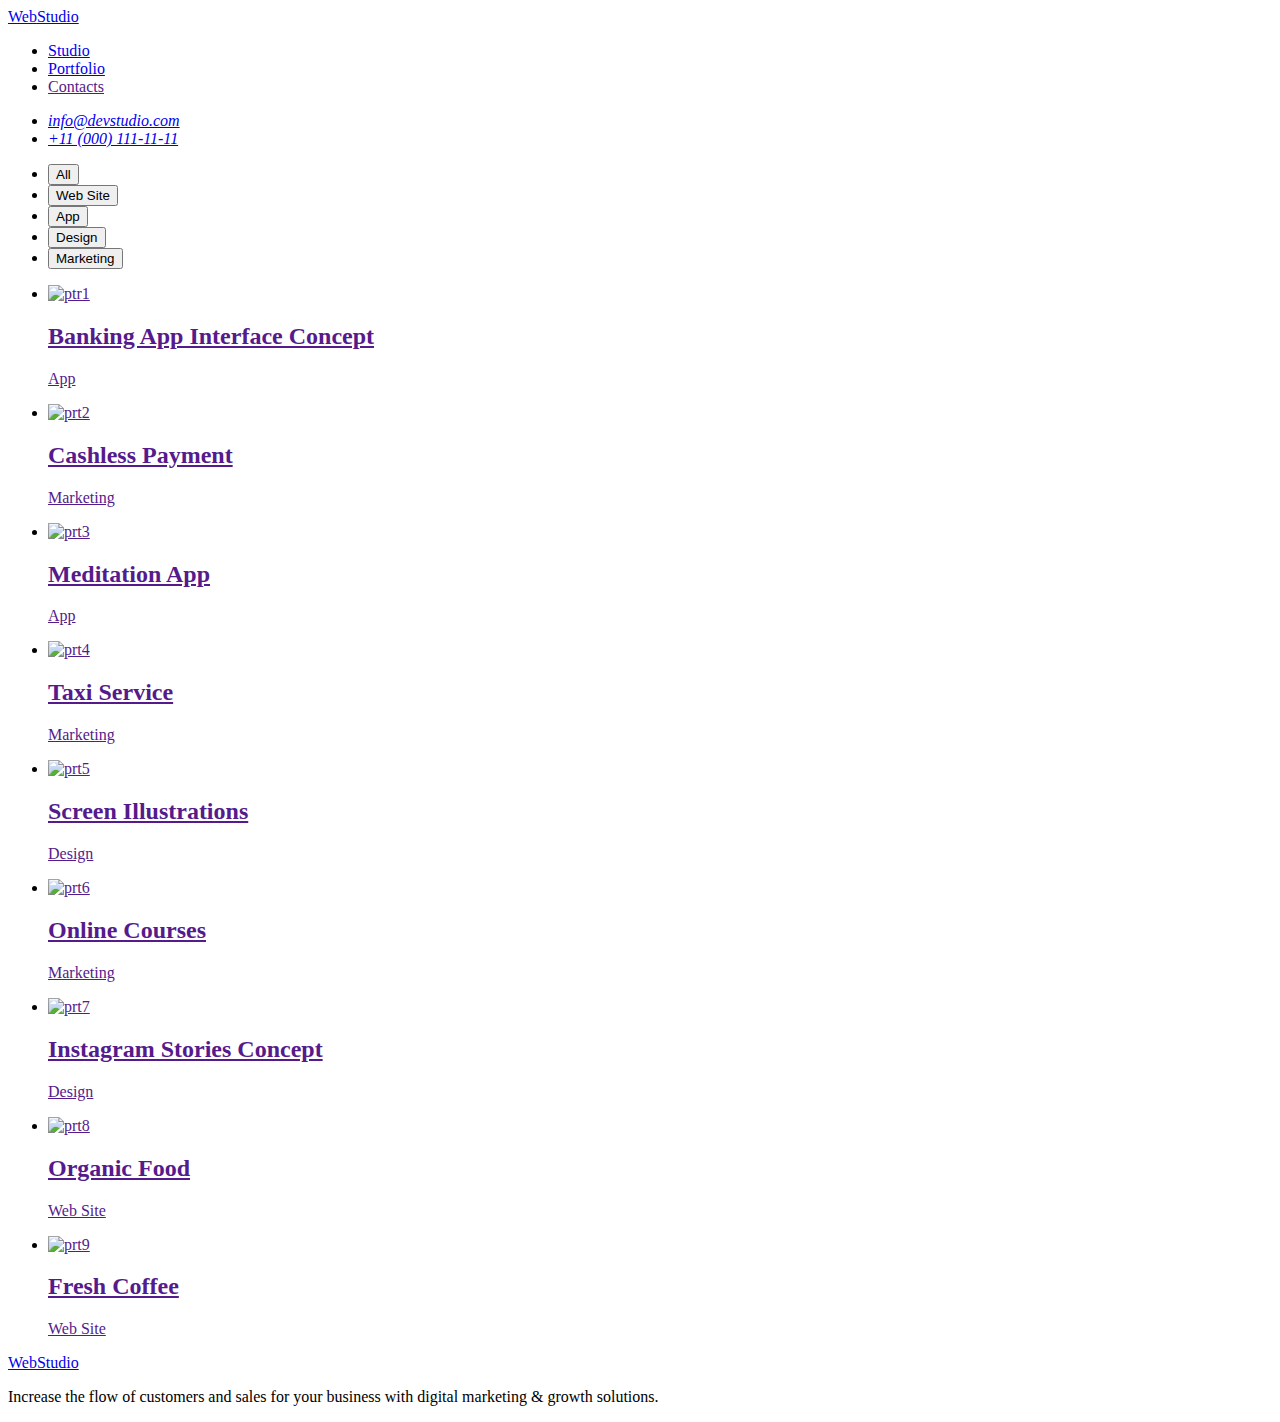
==== portfolio.html @ dc658bf9 "Add files via upload" ====
<!DOCTYPE html>
<html lang="en">
  <head>
    <meta charset="UTF-8" />
    <meta http-equiv="X-UA-Compatible" content="IE=edge" />
    <meta name="viewport" content="width=device-width, initial-scale=1.0" />
    <title>WebStudio</title>
    <link rel="preconnect" href="https://fonts.googleapis.com" />
    <link rel="preconnect" href="https://fonts.gstatic.com" crossorigin />
    <link
      href="https://fonts.googleapis.com/css2?family=Raleway:wght@800&family=Roboto:wght@400;500;700;900&display=swap"
      rel="stylesheet"
    />
    <link rel="stylesheet" href="./css/styles.css" />
  </head>
  <body class="body">
    <header class="header">
      <nav class="header-navigation">
        <a class="header-link-logo link" href="./index.html">
          Web<span class="header-link-logo-second">Studio</span>
        </a>
        <ul class="header-list list">
          <li class="header-item">
            <a class="header-link link" href="./index.html">Studio</a>
          </li>
          <li class="header-item">
            <a class="header-link link" href="./portfolio.html">Portfolio</a>
          </li>
          <li class="header-item">
            <a class="header-link link" href="">Contacts</a>
          </li>
        </ul>
      </nav>
      <address class="header-address">
        <ul class="header-address-list list">
          <li class="header-address-item">
            <a class="header-address-link link" href="mailto:info@devstudio.com"
              >info@devstudio.com</a
            >
          </li>
          <li class="header-item">
            <a class="header-address-link link" href="tel:+110001111111"
              >+11 (000) 111-11-11</a
            >
          </li>
        </ul>
      </address>
    </header>
    <main>
      <section class="main-navigation"> 
        <h1 hidden>description</h1>
        <ul class="main-navigation-list list">
          <li>
            <button class="main-navigation-btn" type="button">All</button>
          </li>
          <li>
            <button class="main-navigation-btn" type="button">Web Site</button>
          </li>
          <li>
            <button class="main-navigation-btn" type="button">App</button>
          </li>
          <li>
            <button class="main-navigation-btn" type="button">Design</button>
          </li>
          <li>
            <button class="main-navigation-btn" type="button">Marketing</button>
          </li>
        </ul>
        <ul class="main-navigation-list list">
          <li class="main-navigation-item">
            <a class="main-navigation-link link" href="">
              <img src="./images/prt1.jpg" alt="ptr1" />
              <h2 class="main-navigation-title">
                Banking App Interface Concept
              </h2>
              <p class="main-navigation-text">App</p>
            </a>
          </li>
          <li class="main-navigation-item">
            <a class="main-navigation-link link" href="">
              <img src="./images/prt2.jpg" alt="prt2" />
              <h2 class="main-navigation-title">Cashless Payment</h2>
              <p class="main-navigation-text">Marketing</p>
            </a>
          </li>
          <li class="main-navigation-item">
            <a class="main-navigation-link link" href="">
              <img src="./images/prt3.jpg" alt="prt3" />
              <h2 class="main-navigation-title">Meditation App</h2>
              <p class="main-navigation-text">App</p>
            </a>
          </li>

          <li class="main-navigation-item">
            <a class="main-navigation-link link" href="">
              <img src="./images/prt4.jpg" alt="prt4" />
              <h2 class="main-navigation-title">Taxi Service</h2>
              <p class="main-navigation-text">Marketing</p>
            </a>
          </li>
          <li class="main-navigation-item">
            <a class="main-navigation-link link" href="">
              <img src="./images/prt5.jpg" alt="prt5" />
              <h2 class="main-navigation-title">Screen Illustrations</h2>
              <p class="main-navigation-text">Design</p>
            </a>
          </li>
          <li class="main-navigation-item">
            <a class="main-navigation-link link" href="">
              <img src="./images/prt6.jpg" alt="prt6" />
              <h2 class="main-navigation-title">Online Courses</h2>
              <p class="main-navigation-text">Marketing</p>
            </a>
          </li>

          <li class="main-navigation-item">
            <a class="main-navigation-link link" href="">
              <img src="./images/prt7.jpg" alt="prt7" />
              <h2 class="main-navigation-title">Instagram Stories Concept</h2>
              <p class="main-navigation-text">Design</p>
            </a>
          </li>
          <li class="main-navigation-item">
            <a class="main-navigation-link link" href="">
              <img src="./images/prt8.jpg" alt="prt8" />
              <h2 class="main-navigation-title">Organic Food</h2>
              <p class="main-navigation-text">Web Site</p>
            </a>
          </li>
          <li class="main-navigation-item">
            <a class="main-navigation-link link" href="">
              <img src="./images/prt9.jpg" alt="prt9" />
              <h2 class="main-navigation-title">Fresh Coffee</h2>
              <p class="main-navigation-text">Web Site</p>
            </a>
          </li>
        </ul>
      </section>
    </main>
    <footer class="footer">
      <a class="footer-link-logo link" href="./index.html">
        Web<span class="footer-link-logo-second">Studio</span>
      </a>
      <p class="footer-text">
        Increase the flow of customers and sales for your business with digital
        marketing & growth solutions.
      </p>
      <h2 class="footer-title" hidden="">attitude</h2>
    </footer>
  </body>
</html>
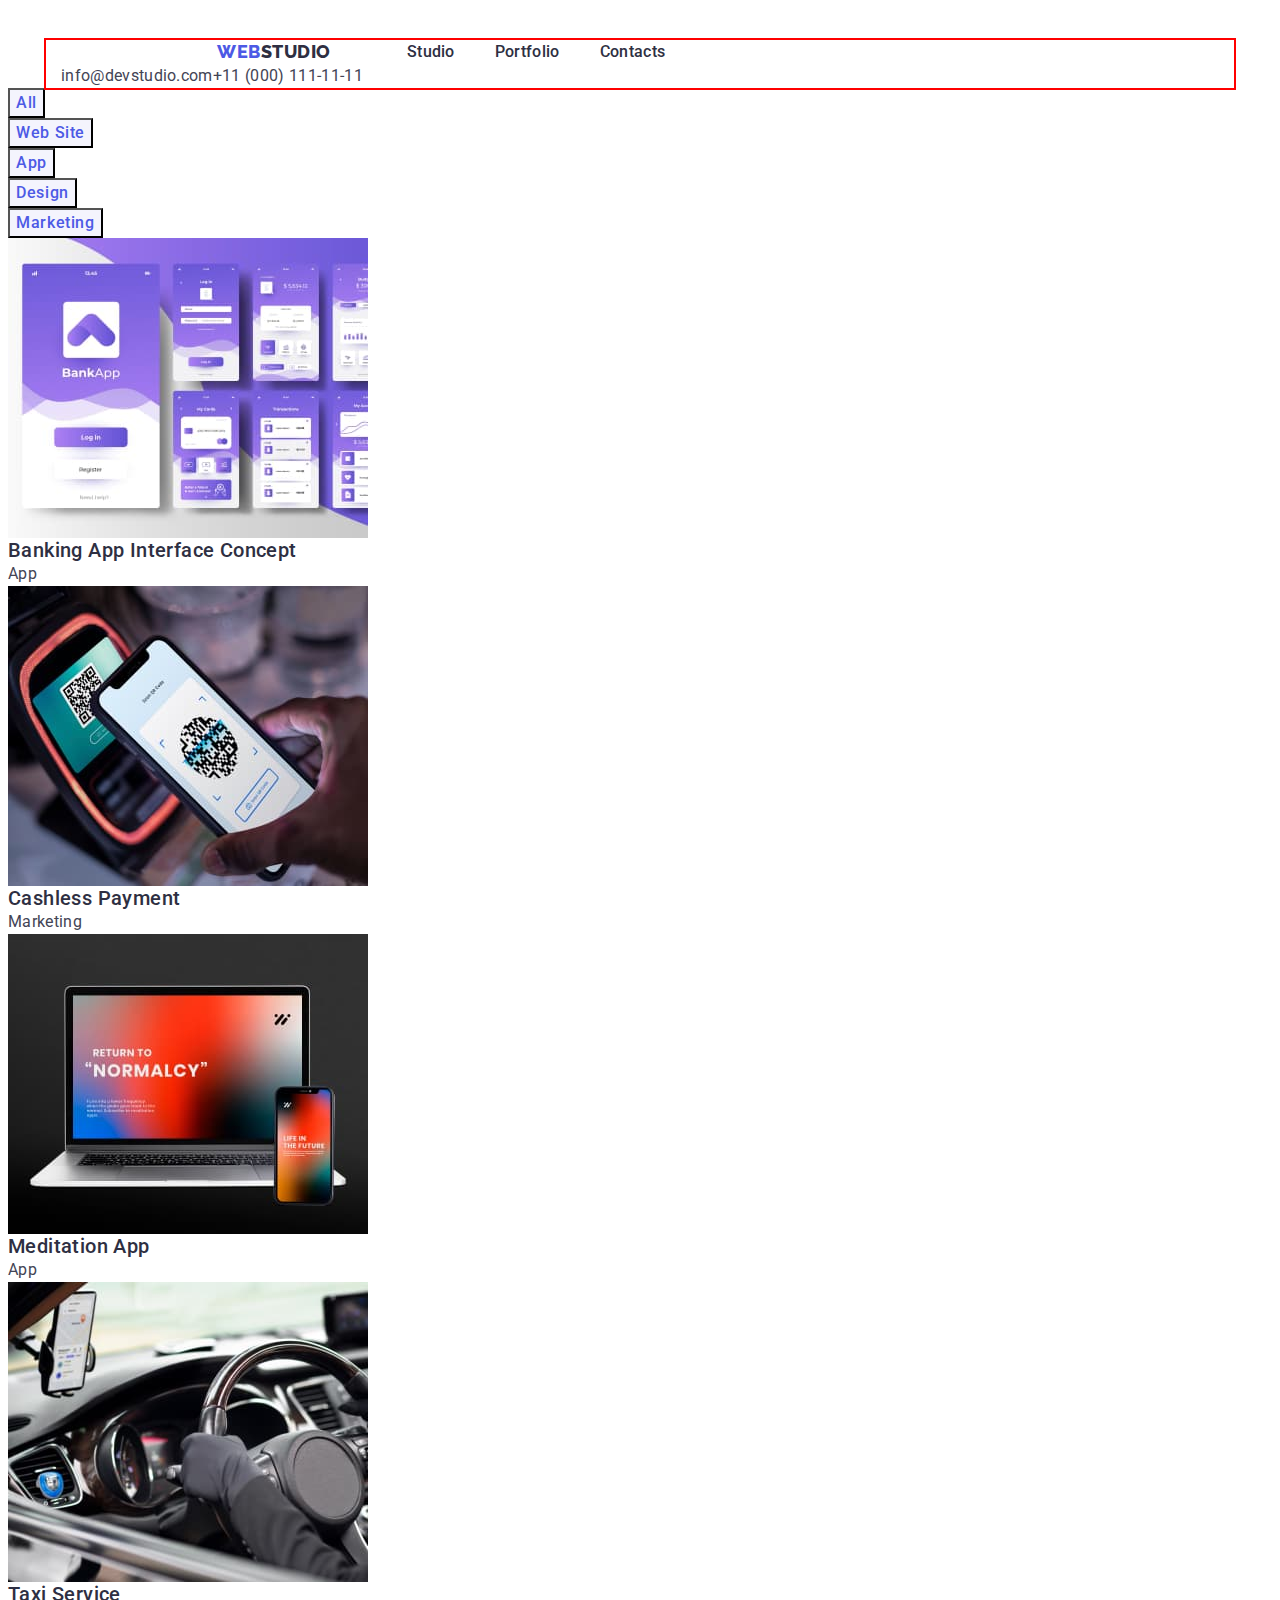
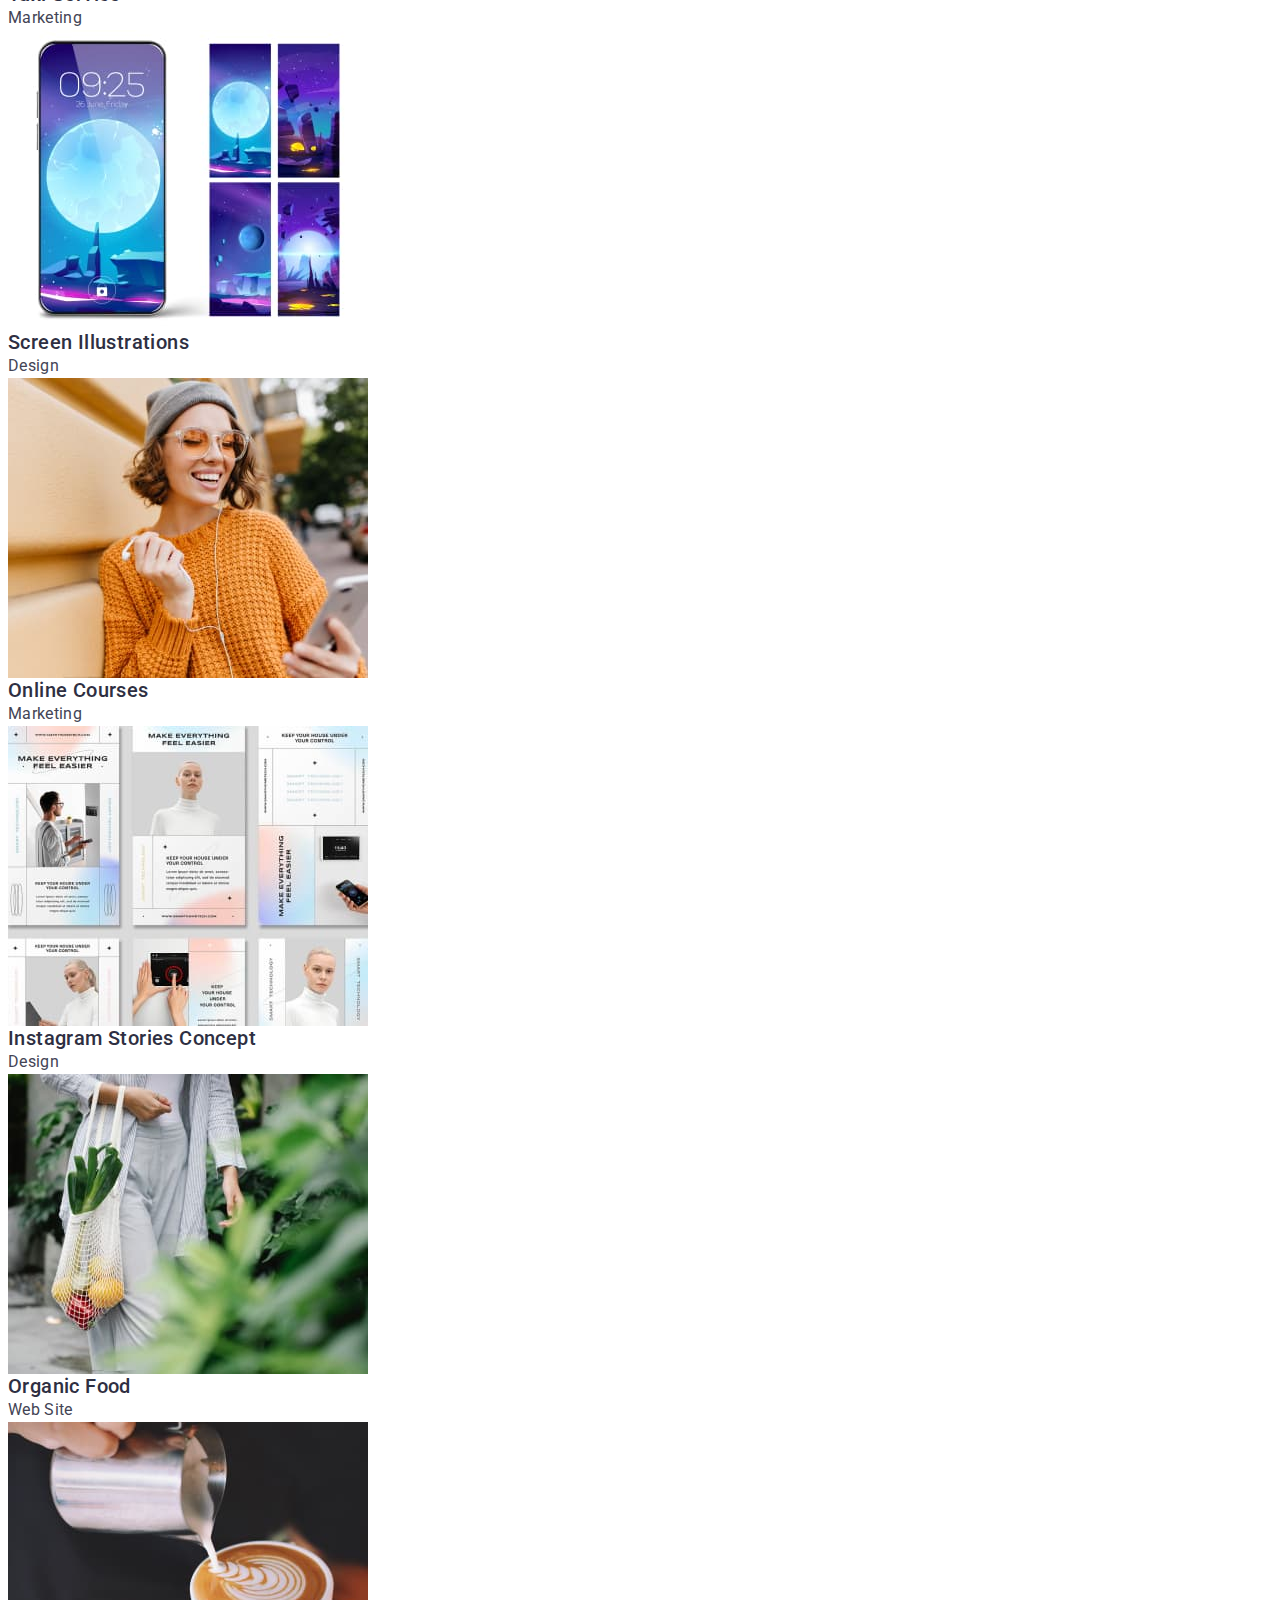
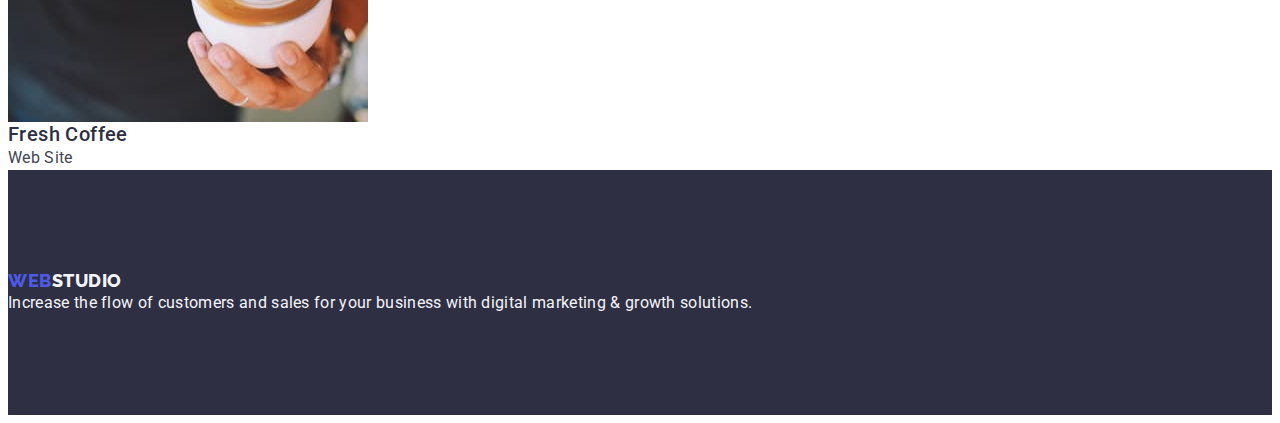
==== commit 55c4f689: "repost" ====
--- a/portfolio.html
+++ b/portfolio.html
@@ -11,43 +11,54 @@
       href="https://fonts.googleapis.com/css2?family=Raleway:wght@800&family=Roboto:wght@400;500;700;900&display=swap"
       rel="stylesheet"
     />
+    <link
+      rel="stylesheet"
+      href="https://cdnjs.cloudflare.com/ajax/libs/modern-normalize/1.1.0/modern-normalize.min.css"
+      integrity="sha512-wpPYUAdjBVSE4KJnH1VR1HeZfpl1ub8YT/NKx4PuQ5NmX2tKuGu6U/JRp5y+Y8XG2tV+wKQpNHVUX03MfMFn9Q=="
+      crossorigin="anonymous"
+      referrerpolicy="no-referrer"
+    />
     <link rel="stylesheet" href="./css/styles.css" />
   </head>
   <body class="body">
     <header class="header">
-      <nav class="header-navigation">
-        <a class="header-link-logo link" href="./index.html">
-          Web<span class="header-link-logo-second">Studio</span>
-        </a>
-        <ul class="header-list list">
-          <li class="header-item">
-            <a class="header-link link" href="./index.html">Studio</a>
-          </li>
-          <li class="header-item">
-            <a class="header-link link" href="./portfolio.html">Portfolio</a>
-          </li>
-          <li class="header-item">
-            <a class="header-link link" href="">Contacts</a>
-          </li>
-        </ul>
-      </nav>
-      <address class="header-address">
-        <ul class="header-address-list list">
-          <li class="header-address-item">
-            <a class="header-address-link link" href="mailto:info@devstudio.com"
-              >info@devstudio.com</a
-            >
-          </li>
-          <li class="header-item">
-            <a class="header-address-link link" href="tel:+110001111111"
-              >+11 (000) 111-11-11</a
-            >
-          </li>
-        </ul>
-      </address>
+      <div class="container">
+        <nav class="header-navigation">
+          <a class="header-link-logo link" href="./index.html">
+            Web<span class="header-link-logo-second">Studio</span>
+          </a>
+          <ul class="header-list list">
+            <li class="header-item">
+              <a class="header-link link" href="./index.html">Studio</a>
+            </li>
+            <li class="header-item">
+              <a class="header-link link" href="./portfolio.html">Portfolio</a>
+            </li>
+            <li class="header-item">
+              <a class="header-link link" href="">Contacts</a>
+            </li>
+          </ul>
+        </nav>
+        <address class="header-address">
+          <ul class="header-address-list list">
+            <li class="header-address-item">
+              <a
+                class="header-address-link link"
+                href="mailto:info@devstudio.com"
+                >info@devstudio.com</a
+              >
+            </li>
+            <li class="header-item">
+              <a class="header-address-link link" href="tel:+110001111111"
+                >+11 (000) 111-11-11</a
+              >
+            </li>
+          </ul>
+        </address>
+      </div>
     </header>
     <main>
-      <section class="main-navigation"> 
+      <section class="main-navigation">
         <h1 hidden>description</h1>
         <ul class="main-navigation-list list">
           <li>
--- a/css/styles.css
+++ b/css/styles.css
@@ -0,0 +1,332 @@
+body {
+  font-family: "Roboto", sans-serif;
+
+  color: #434455;
+  background-color: #ffffff;
+}
+:root {
+  --main-title-color: #2e2f42;
+  --second-title-color: #434455;
+  --therd-title-color: #4d5ae5;
+}
+p,
+h1,
+h2,
+h3,
+h4,
+h5,
+h6 {
+  margin: 0;
+}
+ul {
+  margin: 0;
+  padding-left: 0;
+}
+
+img {
+  display: block;
+}
+
+.list {
+  list-style: none;
+}
+.link {
+  text-decoration: none;
+}
+
+.container {
+  width: 1158px;
+  padding-left: 15px;
+  padding-right: 15px;
+  margin: 0 auto;
+  outline: 2px solid red;
+}
+
+/* ------HEADER------ */
+
+.header {
+  padding-top: 32px;
+}
+
+.header-container {
+  display: flex;
+  align-items: center;
+}
+
+.header-navigation {
+  display: flex;
+  align-items: center;
+  margin-right: auto;
+}
+
+.header-list {
+  display: flex;
+  padding-left: 38px;
+}
+.header-item {
+  margin-right: 40px;
+}
+.header-link-logo {
+  font-family: "Raleway", sans-serif;
+  font-weight: 800;
+  font-size: 18px;
+  line-height: 1.17;
+  letter-spacing: 0.03em;
+  text-transform: uppercase;
+  color: #4d5ae5;
+  display: flex;
+  padding-left: 156px;
+  padding-right: 38px;
+}
+.header-link-logo-second {
+  font-family: "Raleway";
+  font-weight: 800;
+  font-size: 18px;
+  line-height: 1.17;
+  display: flex;
+  align-items: center;
+  letter-spacing: 0.03em;
+  text-transform: uppercase;
+  color: #2e2f42;
+}
+
+.header-link {
+  font-weight: 500;
+  font-size: 16px;
+  line-height: 1.5;
+  letter-spacing: 0.02em;
+  color: var(--main-title-color);
+}
+.header-link:hover,
+.header-link:focus {
+  color: #404bbf;
+}
+.header-address {
+  font-style: normal;
+}
+.header-address-link {
+  font-style: normal;
+  font-weight: 400;
+  font-size: 16px;
+  line-height: 1.5;
+  letter-spacing: 0.02em;
+  color: #434455;
+}
+.header-address-list {
+  display: flex;
+}
+.header-address-link:hover,
+.header-address-link:focus {
+  color: #404bbf;
+}
+/* ------HERO------ */
+
+.hero {
+  background-color: var(--main-title-color);
+}
+.hero-title {
+  font-weight: 700;
+  font-size: 56px;
+  line-height: 1.07;
+  text-align: center;
+  letter-spacing: 0.02em;
+  color: #ffffff;
+  margin-bottom: 48px;
+  padding-top: 166px;
+  padding-bottom: 256px;
+}
+.hero-btn {
+  font-family: "Roboto", sans-serif;
+  font-style: normal;
+  background-color: var(--therd-title-color);
+  font-weight: 500;
+  font-size: 16px;
+  line-height: 1.5;
+  display: flex;
+  align-items: center;
+  letter-spacing: 0.04em;
+  color: #ffffff;
+  cursor: pointer;
+  background: #4d5ae5;
+  box-shadow: 0px 4px 4px rgba(0, 0, 0, 0.15);
+  border-radius: 4px;
+
+  flex-direction: row;
+
+  padding: 16px 32px;
+  gap: 10px;
+}
+.hero-btn:hover,
+.hero-btn:focus {
+  background: #404bbf;
+}
+
+/* -----ABOUT----- */
+
+.about {
+  margin-top: 60px;
+  margin-bottom: 60px;
+}
+.about-list {
+}
+.list {
+}
+.about-item {
+}
+.about-title {
+  font-weight: 500;
+  font-size: 20px;
+  line-height: 1.2;
+  letter-spacing: 0.02em;
+  color: var(--main-title-color);
+}
+.about-text {
+  font-size: 16px;
+  line-height: 1.5;
+  letter-spacing: 0.02em;
+  color: var(--second-title-color);
+}
+/* -----BENEFITS----- */
+.benefits {
+}
+.benefits-title {
+  font-weight: 700;
+  font-size: 36px;
+  line-height: 1.11;
+  text-align: center;
+  letter-spacing: 0.02em;
+  text-transform: capitalize;
+  color: var(--main-title-color);
+}
+.benefits-list {
+}
+.list {
+}
+.benefits-item {
+}
+
+/* -----TEAM----- */
+
+.team {
+  background-color: #f4f4fd;
+}
+.team-top-title {
+  font-weight: 700;
+  font-size: 36px;
+  line-height: 1.11;
+  text-align: center;
+  letter-spacing: 0.02em;
+  text-transform: capitalize;
+  color: var(--main-title-color);
+}
+.team-list {
+}
+.team-item {
+  background-color: #ffffff;
+}
+.team-title {
+  font-weight: 500;
+  font-size: 20px;
+  line-height: 1.2;
+  text-align: center;
+  letter-spacing: 0.02em;
+  color: #2e2f42;
+}
+.team-text {
+  font-size: 16px;
+  line-height: 1.5;
+  text-align: center;
+  letter-spacing: 0.02em;
+  color: var(--second-title-color);
+}
+
+/* -----FOOTER----- */
+
+.footer {
+  background-color: #2e2f42;
+  padding-top: 100px;
+  padding-bottom: 100px;
+}
+.footer-title {
+}
+.footer-link-logo {
+  font-family: "Raleway", sans-serif;
+  font-style: normal;
+  font-weight: 800;
+  font-size: 18px;
+  line-height: 1.17;
+  display: flex;
+  align-items: center;
+  letter-spacing: 0.03em;
+  text-transform: uppercase;
+  color: #4d5ae5;
+}
+.footer-link-logo-second {
+  font-family: "Raleway", sans-serif;
+  font-style: normal;
+  font-weight: 800;
+  font-size: 18px;
+  line-height: 1.17;
+  display: flex;
+  align-items: center;
+  letter-spacing: 0.03em;
+  text-transform: uppercase;
+  color: #f4f4fd;
+}
+.footer-text {
+  font-size: 16px;
+  line-height: 1.5;
+  letter-spacing: 0.02em;
+  color: #f4f4fd;
+}
+
+/* -----MAIN-NAV----- */
+.main-navigation {
+}
+.main-navigation-list {
+}
+
+/* -----MAIN-BTN----- */
+
+.main-navigation-btn {
+  font-family: "Roboto", sans-serif;
+  font-style: normal;
+  font-weight: 500;
+  font-size: 16px;
+  line-height: 1.5;
+  display: flex;
+  align-items: center;
+  text-align: center;
+  letter-spacing: 0.04em;
+  color: #4d5ae5;
+  cursor: pointer;
+  background-color: #f4f4fd;
+}
+.main-navigation-btn:hover,
+.main-navigation-btn:focus {
+  color: #ffffff;
+  background-color: #404bbf;
+}
+/* -----MAIN-LINK----- */
+.main-navigation-item {
+}
+.main-navigation-link {
+}
+.link {
+}
+
+.main-navigation-title {
+  font-weight: 500;
+  font-size: 20px;
+  line-height: 1.2;
+  letter-spacing: 0.02em;
+  color: #2e2f42;
+}
+
+.main-navigation-text {
+  font-weight: 400;
+  font-size: 16px;
+  line-height: 1.5;
+  letter-spacing: 0.02em;
+  color: #434455;
+}
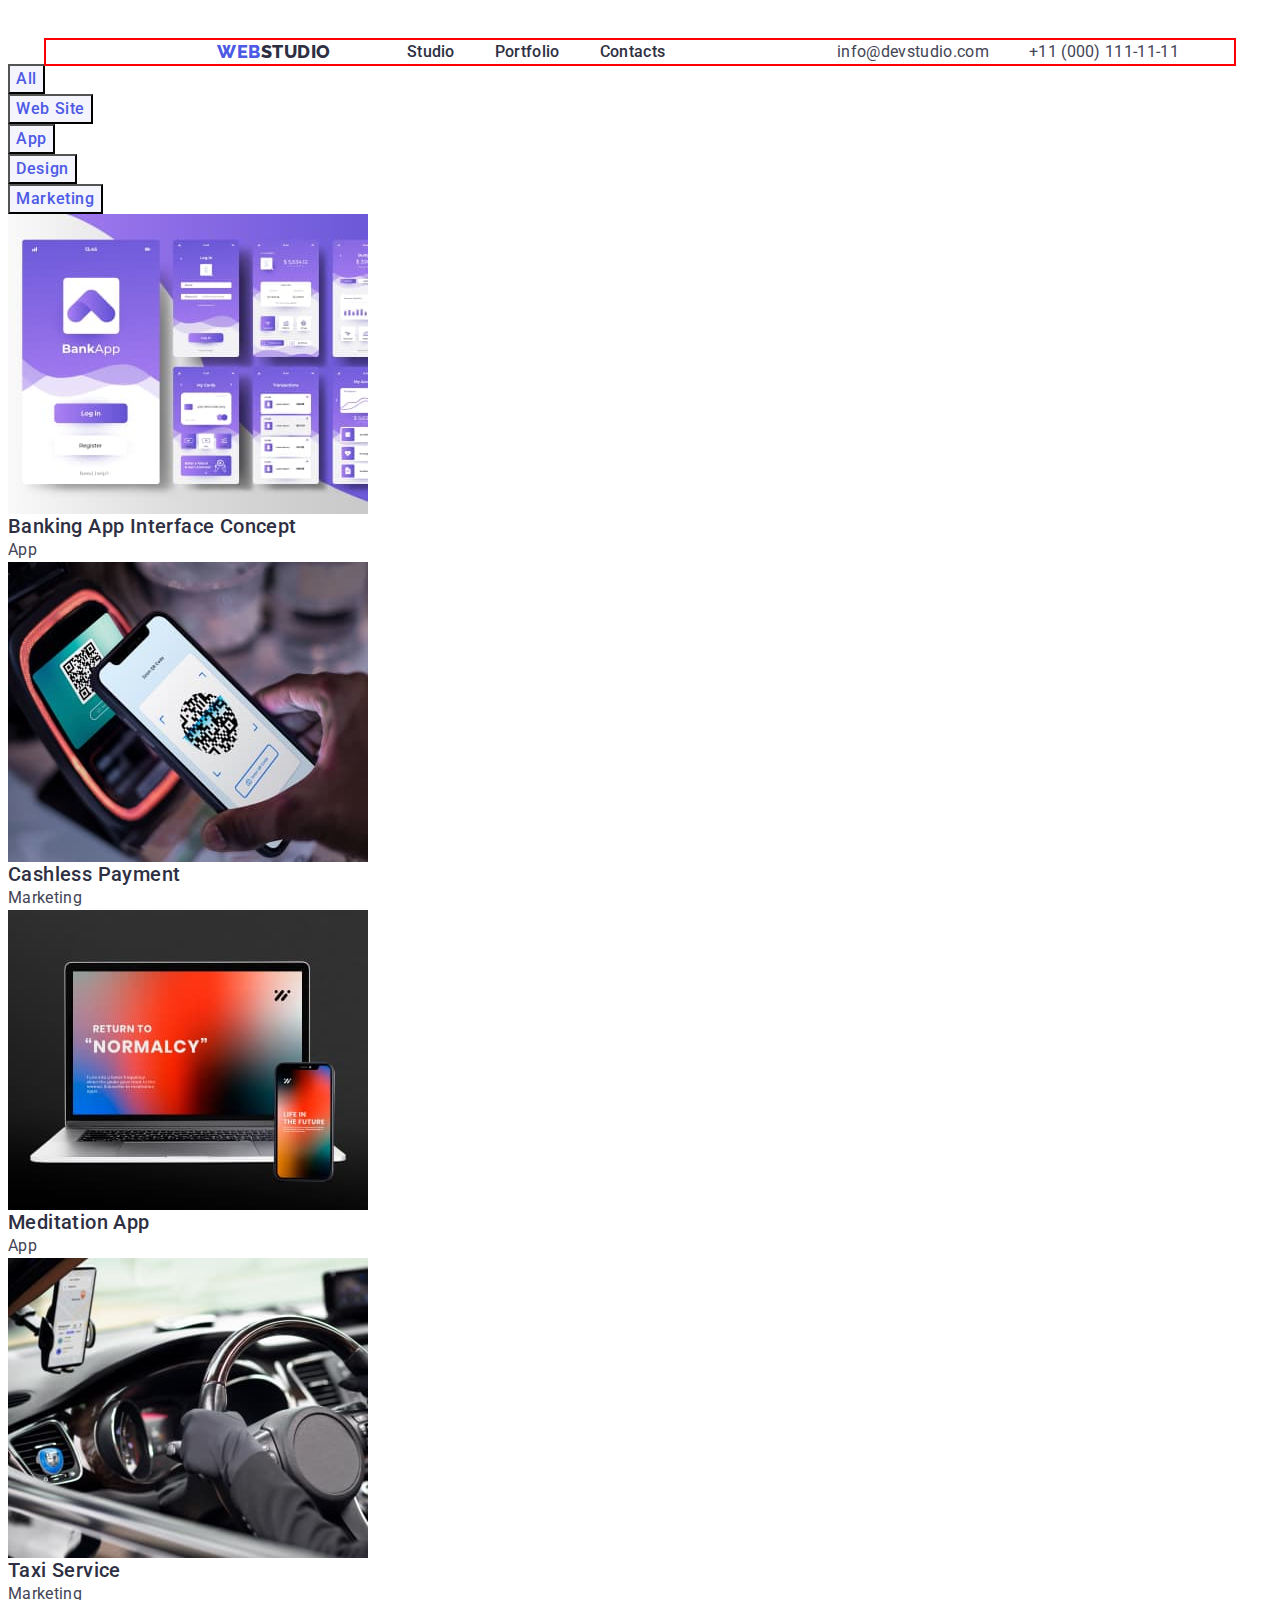
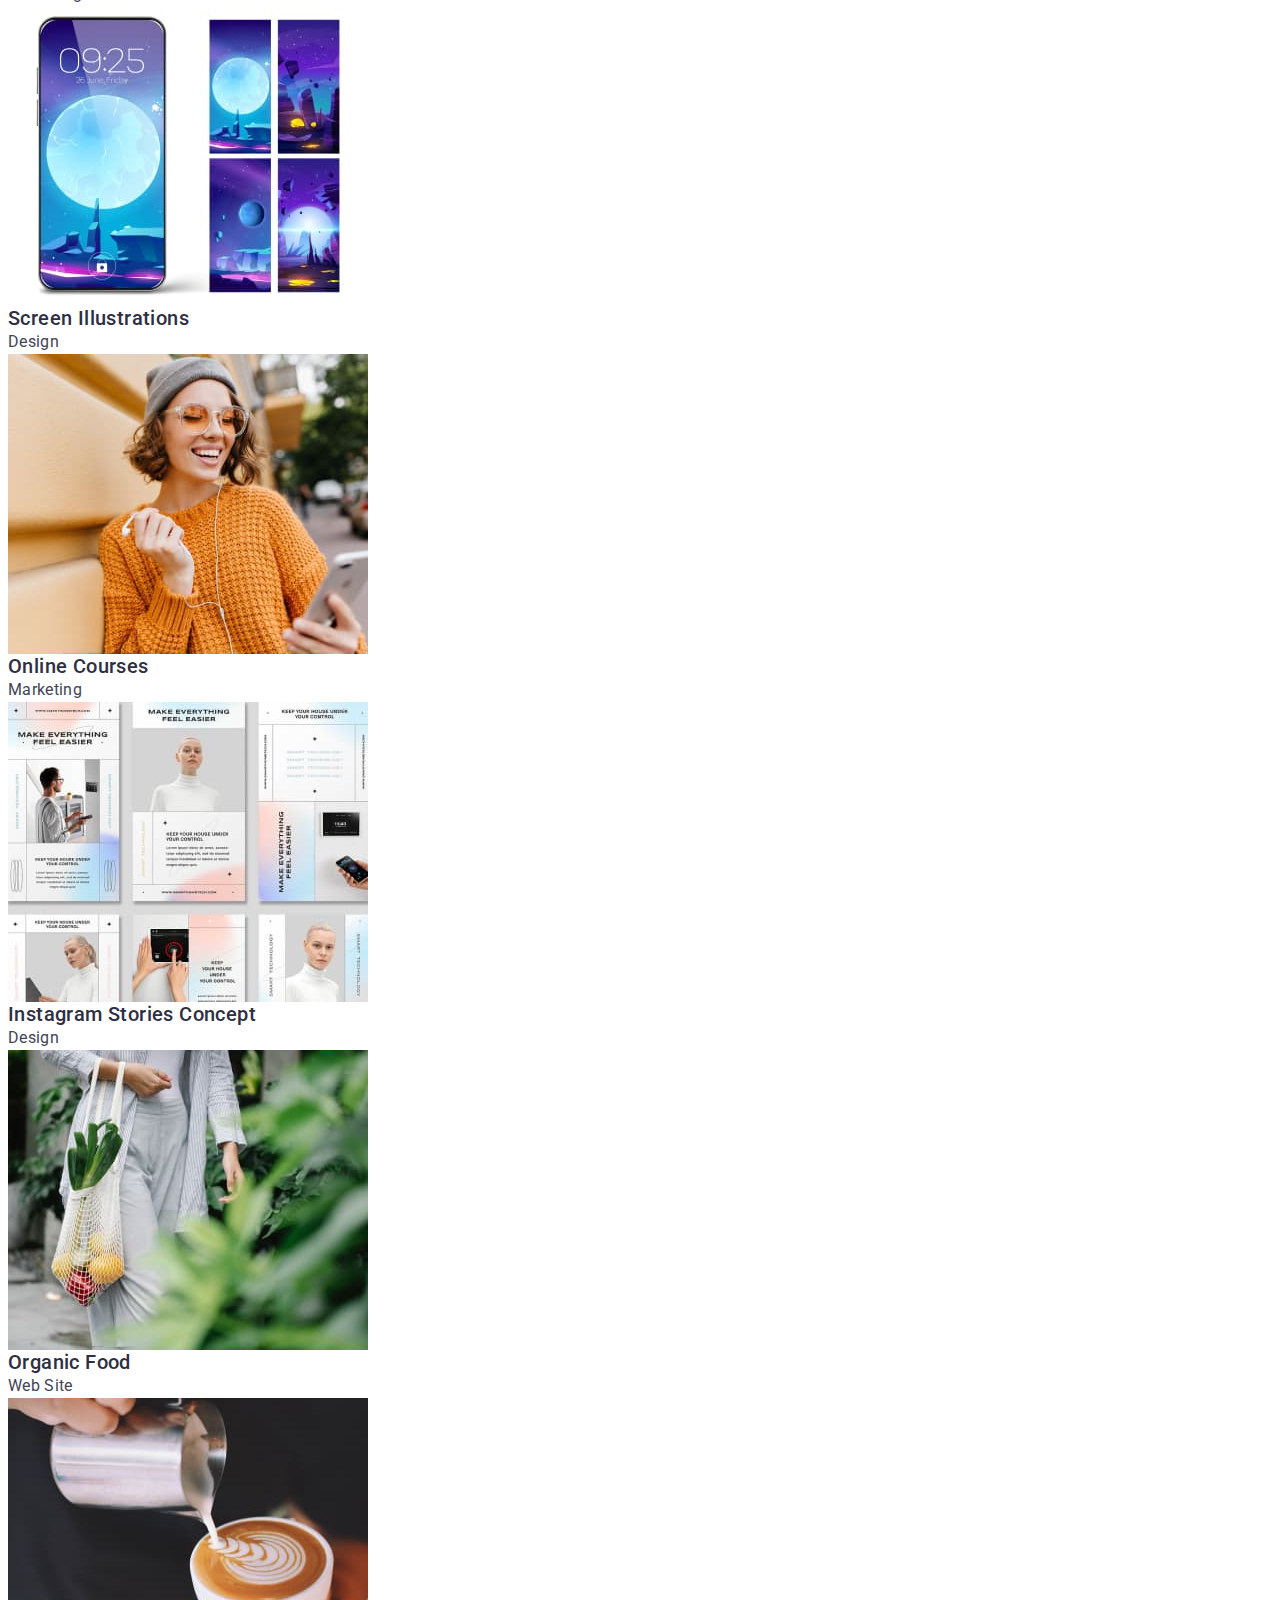
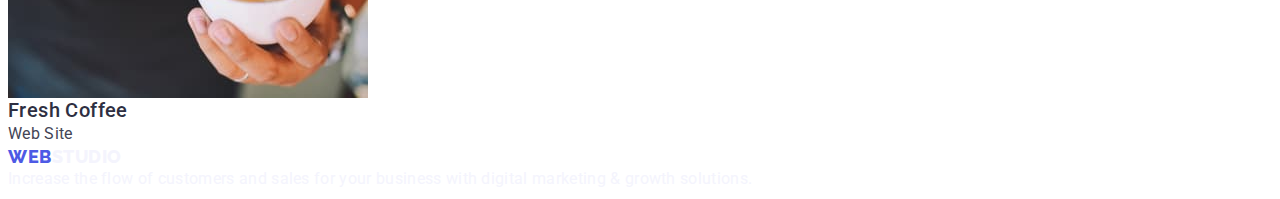
==== commit aa33dcbb: "repost" ====
--- a/portfolio.html
+++ b/portfolio.html
@@ -22,7 +22,7 @@
   </head>
   <body class="body">
     <header class="header">
-      <div class="container">
+      <div class="container header-container">
         <nav class="header-navigation">
           <a class="header-link-logo link" href="./index.html">
             Web<span class="header-link-logo-second">Studio</span>
--- a/css/styles.css
+++ b/css/styles.css
@@ -119,10 +119,19 @@
 .header-address-link:focus {
   color: #404bbf;
 }
+.header-address-item {
+  margin-right: 40px;
+}
 /* ------HERO------ */
 
 .hero {
   background-color: var(--main-title-color);
+  width: 1158px;
+  height: 600px;
+  margin: 0 auto;
+}
+.container-hero {
+  
 }
 .hero-title {
   font-weight: 700;
@@ -131,9 +140,9 @@
   text-align: center;
   letter-spacing: 0.02em;
   color: #ffffff;
-  margin-bottom: 48px;
-  padding-top: 166px;
-  padding-bottom: 256px;
+  padding: 188px 472px 48px 472px;
+  margin: 0 auto;
+  
 }
 .hero-btn {
   font-family: "Roboto", sans-serif;
@@ -150,11 +159,9 @@
   background: #4d5ae5;
   box-shadow: 0px 4px 4px rgba(0, 0, 0, 0.15);
   border-radius: 4px;
-
-  flex-direction: row;
-
+  gap: 10px;
   padding: 16px 32px;
-  gap: 10px;
+  margin: 0 auto;
 }
 .hero-btn:hover,
 .hero-btn:focus {
@@ -243,9 +250,12 @@
 /* -----FOOTER----- */
 
 .footer {
-  background-color: #2e2f42;
+}
+
+.container-footer {
   padding-top: 100px;
   padding-bottom: 100px;
+  background-color: #2e2f42;
 }
 .footer-title {
 }
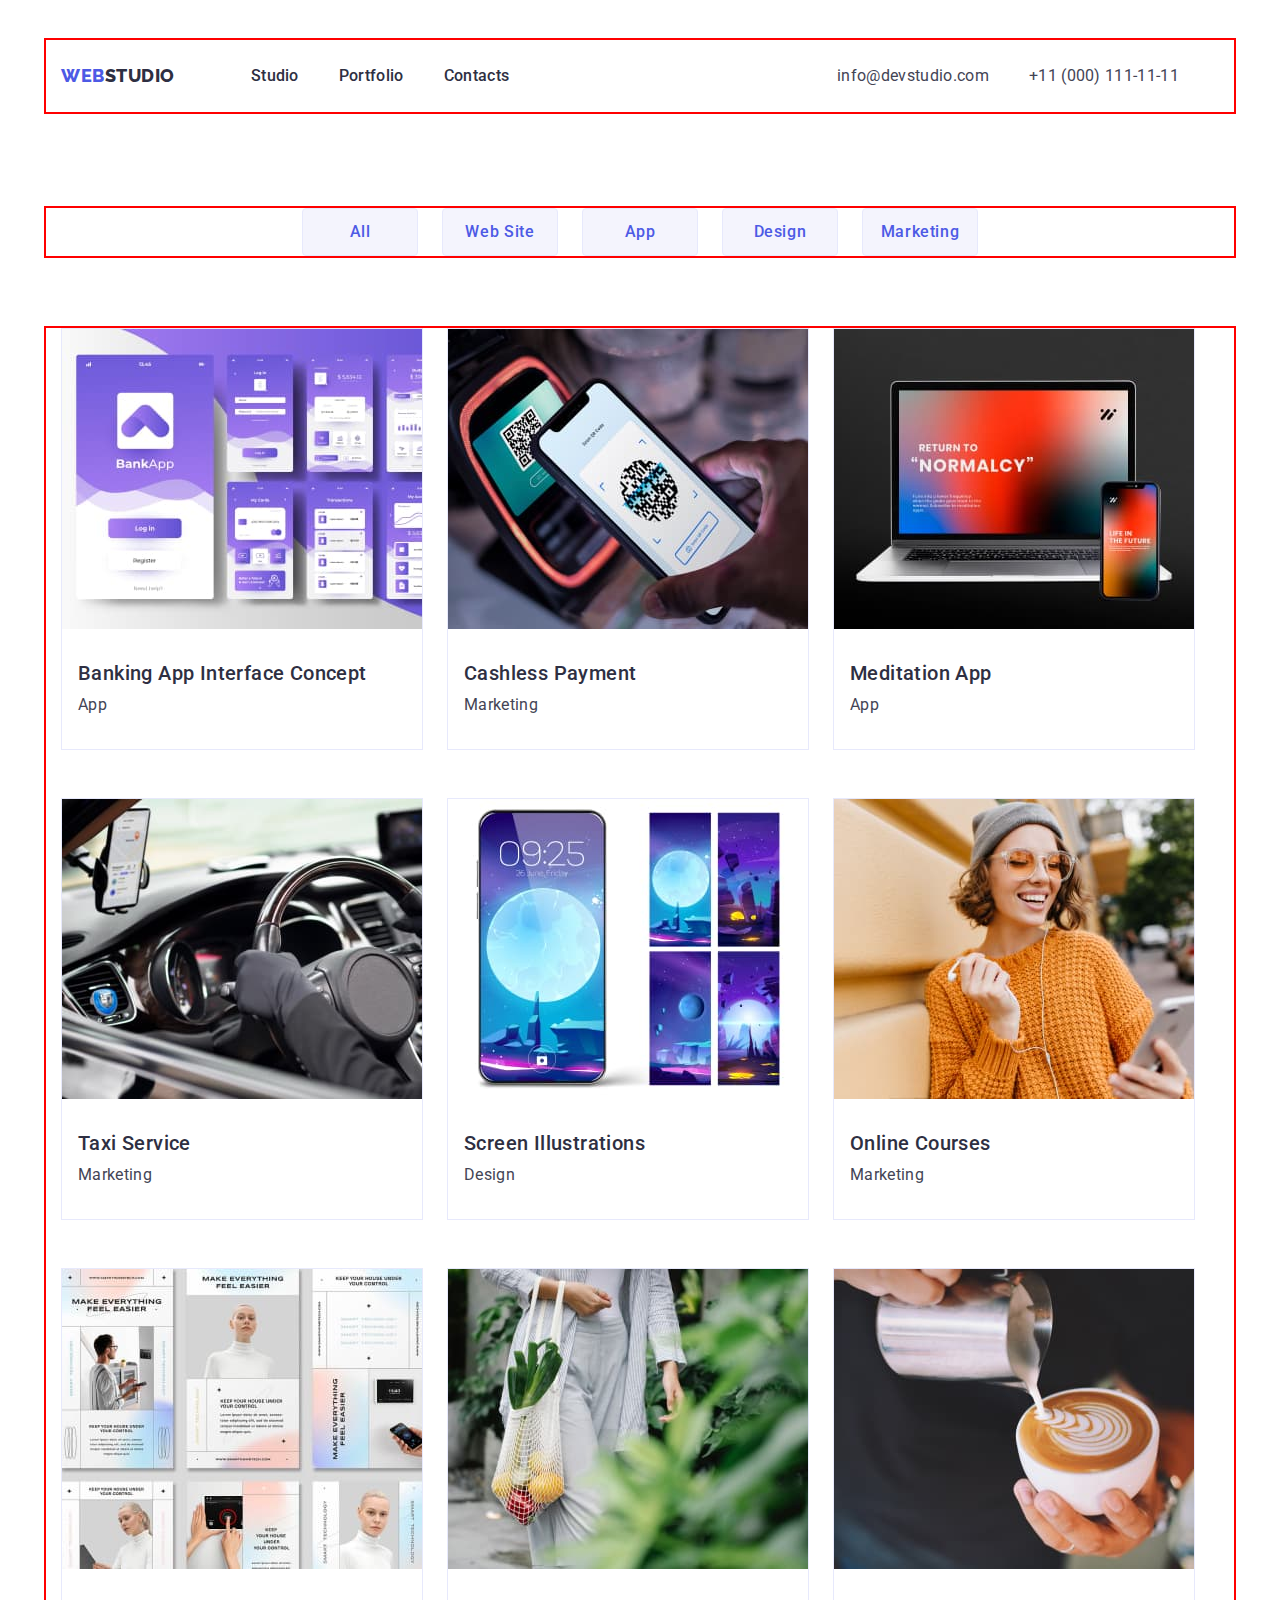
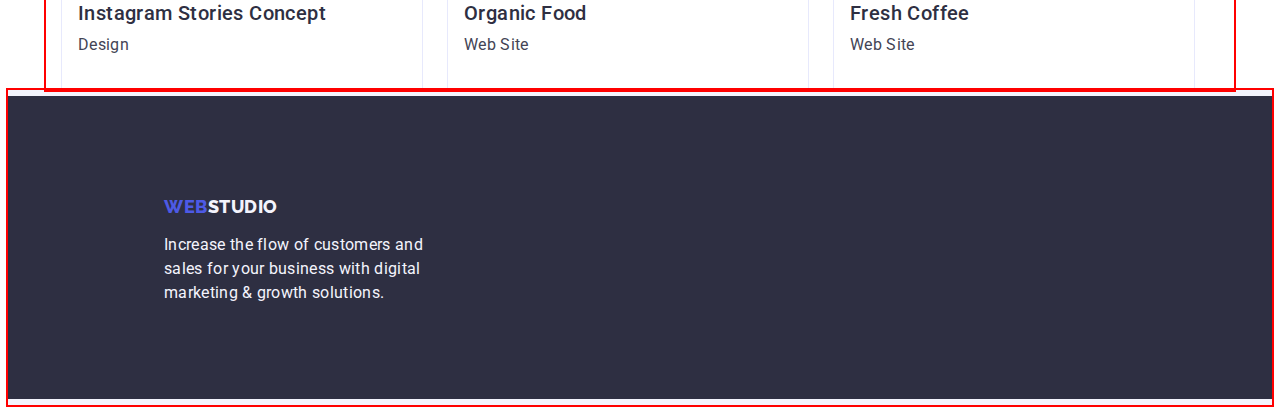
==== commit 7aae5d0b: "repost" ====
--- a/portfolio.html
+++ b/portfolio.html
@@ -58,105 +58,117 @@
       </div>
     </header>
     <main>
-      <section class="main-navigation">
+      <div class="container main-navigation-container">
+        <section class="main-navigation">
+          <ul class="main-navigation-list list">
+            <li>
+              <button class="main-navigation-btn" type="button">All</button>
+            </li>
+            <li>
+              <button class="main-navigation-btn" type="button">
+                Web Site
+              </button>
+            </li>
+            <li>
+              <button class="main-navigation-btn" type="button">App</button>
+            </li>
+            <li>
+              <button class="main-navigation-btn" type="button">Design</button>
+            </li>
+            <li>
+              <button class="main-navigation-btn" type="button">
+                Marketing
+              </button>
+            </li>
+          </ul>
+        </section>
         <h1 hidden>description</h1>
-        <ul class="main-navigation-list list">
-          <li>
-            <button class="main-navigation-btn" type="button">All</button>
-          </li>
-          <li>
-            <button class="main-navigation-btn" type="button">Web Site</button>
-          </li>
-          <li>
-            <button class="main-navigation-btn" type="button">App</button>
-          </li>
-          <li>
-            <button class="main-navigation-btn" type="button">Design</button>
-          </li>
-          <li>
-            <button class="main-navigation-btn" type="button">Marketing</button>
-          </li>
-        </ul>
-        <ul class="main-navigation-list list">
-          <li class="main-navigation-item">
-            <a class="main-navigation-link link" href="">
-              <img src="./images/prt1.jpg" alt="ptr1" />
-              <h2 class="main-navigation-title">
-                Banking App Interface Concept
-              </h2>
-              <p class="main-navigation-text">App</p>
-            </a>
-          </li>
-          <li class="main-navigation-item">
-            <a class="main-navigation-link link" href="">
-              <img src="./images/prt2.jpg" alt="prt2" />
-              <h2 class="main-navigation-title">Cashless Payment</h2>
-              <p class="main-navigation-text">Marketing</p>
-            </a>
-          </li>
-          <li class="main-navigation-item">
-            <a class="main-navigation-link link" href="">
-              <img src="./images/prt3.jpg" alt="prt3" />
-              <h2 class="main-navigation-title">Meditation App</h2>
-              <p class="main-navigation-text">App</p>
-            </a>
-          </li>
+      </div>
+      <div class="container main-navigation-list-img-container">
+        <section>
+          <ul class="main-navigation-list-img list">
+            <li class="main-navigation-item">
+              <a class="main-navigation-link link" href="">
+                <img src="./images/prt1.jpg" alt="ptr1" />
+                <h2 class="main-navigation-title">
+                  Banking App Interface Concept
+                </h2>
+                <p class="main-navigation-text">App</p>
+              </a>
+            </li>
+            <li class="main-navigation-item">
+              <a class="main-navigation-link link" href="">
+                <img src="./images/prt2.jpg" alt="prt2" />
+                <h2 class="main-navigation-title">Cashless Payment</h2>
+                <p class="main-navigation-text">Marketing</p>
+              </a>
+            </li>
+            <li class="main-navigation-item">
+              <a class="main-navigation-link link" href="">
+                <img src="./images/prt3.jpg" alt="prt3" />
+                <h2 class="main-navigation-title">Meditation App</h2>
+                <p class="main-navigation-text">App</p>
+              </a>
+            </li>
 
-          <li class="main-navigation-item">
-            <a class="main-navigation-link link" href="">
-              <img src="./images/prt4.jpg" alt="prt4" />
-              <h2 class="main-navigation-title">Taxi Service</h2>
-              <p class="main-navigation-text">Marketing</p>
-            </a>
-          </li>
-          <li class="main-navigation-item">
-            <a class="main-navigation-link link" href="">
-              <img src="./images/prt5.jpg" alt="prt5" />
-              <h2 class="main-navigation-title">Screen Illustrations</h2>
-              <p class="main-navigation-text">Design</p>
-            </a>
-          </li>
-          <li class="main-navigation-item">
-            <a class="main-navigation-link link" href="">
-              <img src="./images/prt6.jpg" alt="prt6" />
-              <h2 class="main-navigation-title">Online Courses</h2>
-              <p class="main-navigation-text">Marketing</p>
-            </a>
-          </li>
+            <li class="main-navigation-item">
+              <a class="main-navigation-link link" href="">
+                <img src="./images/prt4.jpg" alt="prt4" />
+                <h2 class="main-navigation-title">Taxi Service</h2>
+                <p class="main-navigation-text">Marketing</p>
+              </a>
+            </li>
+            <li class="main-navigation-item">
+              <a class="main-navigation-link link" href="">
+                <img src="./images/prt5.jpg" alt="prt5" />
+                <h2 class="main-navigation-title">Screen Illustrations</h2>
+                <p class="main-navigation-text">Design</p>
+              </a>
+            </li>
+            <li class="main-navigation-item">
+              <a class="main-navigation-link link" href="">
+                <img src="./images/prt6.jpg" alt="prt6" />
+                <h2 class="main-navigation-title">Online Courses</h2>
+                <p class="main-navigation-text">Marketing</p>
+              </a>
+            </li>
 
-          <li class="main-navigation-item">
-            <a class="main-navigation-link link" href="">
-              <img src="./images/prt7.jpg" alt="prt7" />
-              <h2 class="main-navigation-title">Instagram Stories Concept</h2>
-              <p class="main-navigation-text">Design</p>
-            </a>
-          </li>
-          <li class="main-navigation-item">
-            <a class="main-navigation-link link" href="">
-              <img src="./images/prt8.jpg" alt="prt8" />
-              <h2 class="main-navigation-title">Organic Food</h2>
-              <p class="main-navigation-text">Web Site</p>
-            </a>
-          </li>
-          <li class="main-navigation-item">
-            <a class="main-navigation-link link" href="">
-              <img src="./images/prt9.jpg" alt="prt9" />
-              <h2 class="main-navigation-title">Fresh Coffee</h2>
-              <p class="main-navigation-text">Web Site</p>
-            </a>
-          </li>
-        </ul>
-      </section>
+            <li class="main-navigation-item">
+              <a class="main-navigation-link link" href="">
+                <img src="./images/prt7.jpg" alt="prt7" />
+                <h2 class="main-navigation-title">Instagram Stories Concept</h2>
+                <p class="main-navigation-text">Design</p>
+              </a>
+            </li>
+            <li class="main-navigation-item">
+              <a class="main-navigation-link link" href="">
+                <img src="./images/prt8.jpg" alt="prt8" />
+                <h2 class="main-navigation-title">Organic Food</h2>
+                <p class="main-navigation-text">Web Site</p>
+              </a>
+            </li>
+            <li class="main-navigation-item">
+              <a class="main-navigation-link link" href="">
+                <img src="./images/prt9.jpg" alt="prt9" />
+                <h2 class="main-navigation-title">Fresh Coffee</h2>
+                <p class="main-navigation-text">Web Site</p>
+              </a>
+            </li>
+          </ul>
+        </section>
+      </div>
     </main>
     <footer class="footer">
-      <a class="footer-link-logo link" href="./index.html">
-        Web<span class="footer-link-logo-second">Studio</span>
-      </a>
-      <p class="footer-text">
-        Increase the flow of customers and sales for your business with digital
-        marketing & growth solutions.
-      </p>
-      <h2 class="footer-title" hidden="">attitude</h2>
+      <div class="container container-footer">
+        <a class="footer-link-logo link" href="./index.html">
+          Web<span class="footer-link-logo-second">Studio</span>
+        </a>
+        <p class="footer-text">
+          Increase the flow of customers and sales for your business with
+          digital marketing & growth solutions.
+        </p>
+        <h2 class="footer-title" hidden="">attitude</h2>
+      </div>
     </footer>
   </body>
 </html>
--- a/css/styles.css
+++ b/css/styles.css
@@ -35,7 +35,7 @@
 }
 
 .container {
-  width: 1158px;
+  max-width: 1158px;
   padding-left: 15px;
   padding-right: 15px;
   margin: 0 auto;
@@ -57,14 +57,17 @@
   display: flex;
   align-items: center;
   margin-right: auto;
+
+  padding-bottom: 24px;
 }
 
 .header-list {
   display: flex;
   padding-left: 38px;
+  padding-top: 24px;
 }
 .header-item {
-  margin-right: 40px;
+  padding-right: 40px;
 }
 .header-link-logo {
   font-family: "Raleway", sans-serif;
@@ -75,8 +78,9 @@
   text-transform: uppercase;
   color: #4d5ae5;
   display: flex;
-  padding-left: 156px;
+
   padding-right: 38px;
+  padding-top: 24px;
 }
 .header-link-logo-second {
   font-family: "Raleway";
@@ -127,22 +131,27 @@
 .hero {
   background-color: var(--main-title-color);
   width: 1158px;
-  height: 600px;
+
   margin: 0 auto;
 }
 .container-hero {
-  
 }
 .hero-title {
+  width: 496px;
   font-weight: 700;
   font-size: 56px;
   line-height: 1.07;
   text-align: center;
   letter-spacing: 0.02em;
   color: #ffffff;
-  padding: 188px 472px 48px 472px;
+  padding-top: 188px;
+
+  padding-bottom: 48px;
+
   margin: 0 auto;
-  
+}
+.hero-btn-container {
+  padding-bottom: 188px;
 }
 .hero-btn {
   font-family: "Roboto", sans-serif;
@@ -171,14 +180,21 @@
 /* -----ABOUT----- */
 
 .about {
-  margin-top: 60px;
-  margin-bottom: 60px;
+  margin-top: 120px;
+  margin-bottom: 120px;
+}
+.container-about {
 }
 .about-list {
-}
+  display: flex;
+  gap: 24px;
+}
+
 .list {
 }
+
 .about-item {
+  width: 264px;
 }
 .about-title {
   font-weight: 500;
@@ -186,12 +202,15 @@
   line-height: 1.2;
   letter-spacing: 0.02em;
   color: var(--main-title-color);
+  padding-bottom: 8px;
+  width: 264px;
 }
 .about-text {
   font-size: 16px;
   line-height: 1.5;
   letter-spacing: 0.02em;
   color: var(--second-title-color);
+  width: 264px;
 }
 /* -----BENEFITS----- */
 .benefits {
@@ -206,16 +225,23 @@
   color: var(--main-title-color);
 }
 .benefits-list {
+  display: flex;
+  gap: 24px;
+  padding-top: 72px;
+  padding-bottom: 120px;
 }
 .list {
 }
 .benefits-item {
+  border: 1px solid #e7e9fc;
 }
 
 /* -----TEAM----- */
 
 .team {
   background-color: #f4f4fd;
+  width: 1158px;
+  margin: 0 auto;
 }
 .team-top-title {
   font-weight: 700;
@@ -225,11 +251,19 @@
   letter-spacing: 0.02em;
   text-transform: capitalize;
   color: var(--main-title-color);
+  padding-top: 120px;
+  padding-bottom: 72px;
 }
 .team-list {
+  display: flex;
+  gap: 24px;
+  padding-bottom: 120px;
 }
 .team-item {
   background-color: #ffffff;
+  box-shadow: 0px 1px 6px rgba(46, 47, 66, 0.08),
+    0px 1px 1px rgba(46, 47, 66, 0.16), 0px 2px 1px rgba(46, 47, 66, 0.08);
+  border-radius: 0px 0px 4px 4px;
 }
 .team-title {
   font-weight: 500;
@@ -238,6 +272,8 @@
   text-align: center;
   letter-spacing: 0.02em;
   color: #2e2f42;
+  padding-top: 32px;
+  padding-bottom: 8px;
 }
 .team-text {
   font-size: 16px;
@@ -245,6 +281,7 @@
   text-align: center;
   letter-spacing: 0.02em;
   color: var(--second-title-color);
+  padding-bottom: 32px;
 }
 
 /* -----FOOTER----- */
@@ -253,9 +290,10 @@
 }
 
 .container-footer {
-  padding-top: 100px;
-  padding-bottom: 100px;
   background-color: #2e2f42;
+  border-top: 6px solid #f4f4fd;
+  border-bottom: 6px solid #f4f4fd;
+  padding-left: 156px;
 }
 .footer-title {
 }
@@ -270,6 +308,8 @@
   letter-spacing: 0.03em;
   text-transform: uppercase;
   color: #4d5ae5;
+  padding-top: 100px;
+  padding-bottom: 16px;
 }
 .footer-link-logo-second {
   font-family: "Raleway", sans-serif;
@@ -288,11 +328,15 @@
   line-height: 1.5;
   letter-spacing: 0.02em;
   color: #f4f4fd;
+  width: 264px;
+  padding-bottom: 94px;
 }
 
 /* -----MAIN-NAV----- */
-.main-navigation {
-}
+.main-list-btn {
+  display: flex;
+}
+
 .main-navigation-list {
 }
 
@@ -305,12 +349,18 @@
   font-size: 16px;
   line-height: 1.5;
   display: flex;
+  flex-direction: row;
+  justify-content: center;
   align-items: center;
   text-align: center;
   letter-spacing: 0.04em;
   color: #4d5ae5;
   cursor: pointer;
   background-color: #f4f4fd;
+  border: 1px solid #e7e9fc;
+  border-radius: 4px;
+  width: 116px;
+  height: 48px;
 }
 .main-navigation-btn:hover,
 .main-navigation-btn:focus {
@@ -318,7 +368,31 @@
   background-color: #404bbf;
 }
 /* -----MAIN-LINK----- */
+.main-navigation-container {
+  margin-top: 96px;
+  margin-bottom: 72px;
+}
+.main-navigation {
+}
+.main-navigation-list {
+  display: flex;
+  flex-wrap: wrap;
+  gap: 24px;
+  /* padding-left: 412px; */
+  justify-content: center;
+}
+.main-navigation-list-img {
+  display: flex;
+  flex-wrap: wrap;
+  gap: 48px 24px;
+}
+.main-navigation-list-img-container {
+}
 .main-navigation-item {
+  background: #ffffff;
+  width: 360px;
+
+  border: 1px solid #e7e9fc;
 }
 .main-navigation-link {
 }
@@ -331,6 +405,9 @@
   line-height: 1.2;
   letter-spacing: 0.02em;
   color: #2e2f42;
+  padding-top: 32px;
+  padding-bottom: 8px;
+  padding-left: 16px;
 }
 
 .main-navigation-text {
@@ -339,4 +416,6 @@
   line-height: 1.5;
   letter-spacing: 0.02em;
   color: #434455;
-}
+  padding-bottom: 32px;
+  padding-left: 16px;
+}
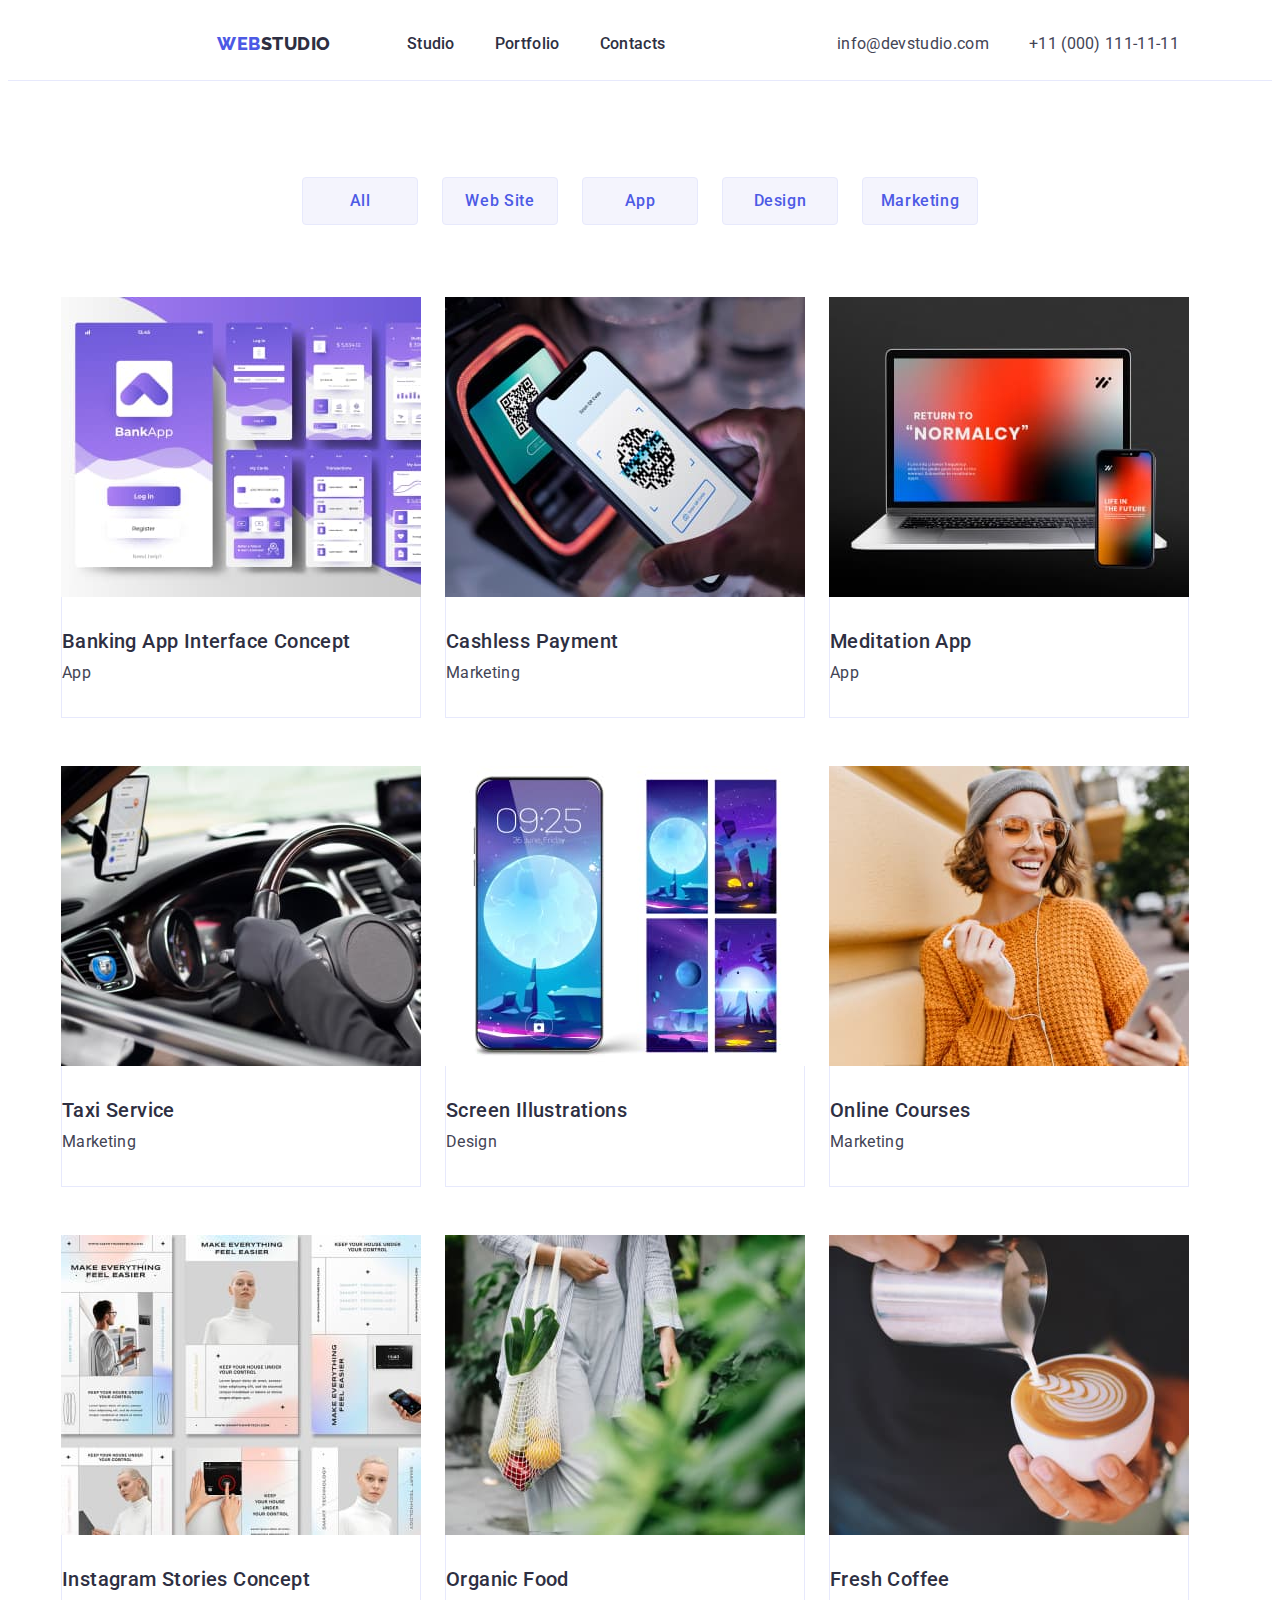
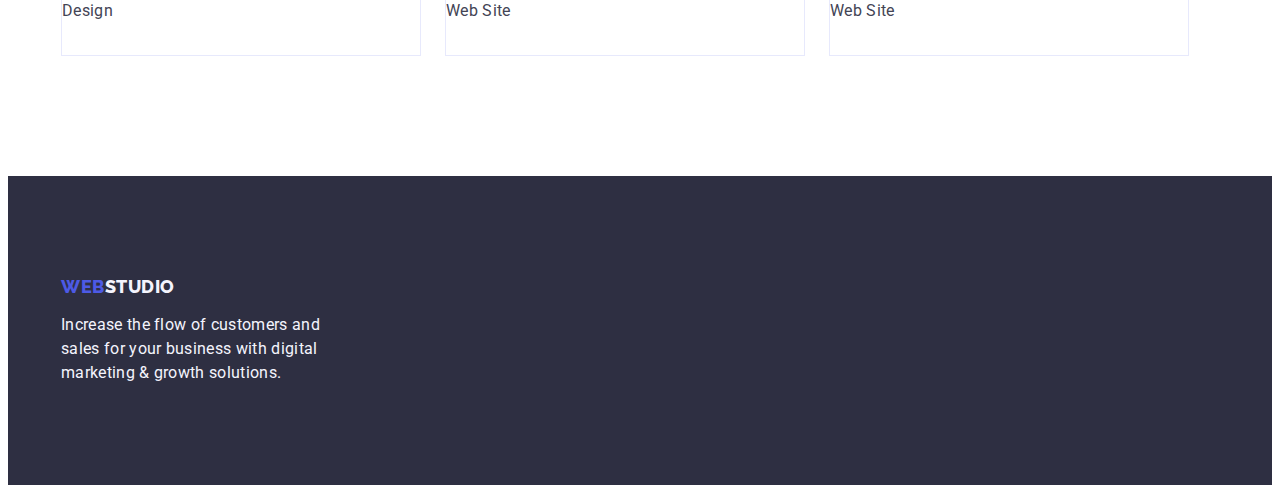
==== commit 6790c31a: "repost" ====
--- a/portfolio.html
+++ b/portfolio.html
@@ -58,8 +58,9 @@
       </div>
     </header>
     <main>
-      <div class="container main-navigation-container">
-        <section class="main-navigation">
+      <section class="main-navigation">
+        <div class="container main-navigation-container">
+          <h1 hidden>description</h1>
           <ul class="main-navigation-list list">
             <li>
               <button class="main-navigation-btn" type="button">All</button>
@@ -81,82 +82,96 @@
               </button>
             </li>
           </ul>
-        </section>
-        <h1 hidden>description</h1>
-      </div>
-      <div class="container main-navigation-list-img-container">
-        <section>
+
           <ul class="main-navigation-list-img list">
             <li class="main-navigation-item">
               <a class="main-navigation-link link" href="">
                 <img src="./images/prt1.jpg" alt="ptr1" />
-                <h2 class="main-navigation-title">
-                  Banking App Interface Concept
-                </h2>
-                <p class="main-navigation-text">App</p>
+                <div class="main-text-container">
+                  <h2 class="main-navigation-title">
+                    Banking App Interface Concept
+                  </h2>
+                  <p class="main-navigation-text">App</p>
+                </div>
               </a>
             </li>
             <li class="main-navigation-item">
               <a class="main-navigation-link link" href="">
                 <img src="./images/prt2.jpg" alt="prt2" />
-                <h2 class="main-navigation-title">Cashless Payment</h2>
-                <p class="main-navigation-text">Marketing</p>
+                <div class="main-text-container">
+                  <h2 class="main-navigation-title">Cashless Payment</h2>
+                  <p class="main-navigation-text">Marketing</p>
+                </div>
               </a>
             </li>
             <li class="main-navigation-item">
               <a class="main-navigation-link link" href="">
                 <img src="./images/prt3.jpg" alt="prt3" />
-                <h2 class="main-navigation-title">Meditation App</h2>
-                <p class="main-navigation-text">App</p>
+                <div class="main-text-container">
+                  <h2 class="main-navigation-title">Meditation App</h2>
+                  <p class="main-navigation-text">App</p>
+                </div>
               </a>
             </li>
 
             <li class="main-navigation-item">
               <a class="main-navigation-link link" href="">
                 <img src="./images/prt4.jpg" alt="prt4" />
-                <h2 class="main-navigation-title">Taxi Service</h2>
-                <p class="main-navigation-text">Marketing</p>
+                <div class="main-text-container">
+                  <h2 class="main-navigation-title">Taxi Service</h2>
+                  <p class="main-navigation-text">Marketing</p>
+                </div>
               </a>
             </li>
             <li class="main-navigation-item">
               <a class="main-navigation-link link" href="">
                 <img src="./images/prt5.jpg" alt="prt5" />
-                <h2 class="main-navigation-title">Screen Illustrations</h2>
-                <p class="main-navigation-text">Design</p>
+                <div class="main-text-container">
+                  <h2 class="main-navigation-title">Screen Illustrations</h2>
+                  <p class="main-navigation-text">Design</p>
+                </div>
               </a>
             </li>
             <li class="main-navigation-item">
               <a class="main-navigation-link link" href="">
                 <img src="./images/prt6.jpg" alt="prt6" />
-                <h2 class="main-navigation-title">Online Courses</h2>
-                <p class="main-navigation-text">Marketing</p>
+                <div class="main-text-container">
+                  <h2 class="main-navigation-title">Online Courses</h2>
+                  <p class="main-navigation-text">Marketing</p>
+                </div>
               </a>
             </li>
 
             <li class="main-navigation-item">
               <a class="main-navigation-link link" href="">
                 <img src="./images/prt7.jpg" alt="prt7" />
-                <h2 class="main-navigation-title">Instagram Stories Concept</h2>
-                <p class="main-navigation-text">Design</p>
+                <div class="main-text-container">
+                  <h2 class="main-navigation-title">Instagram Stories Concept</h2>
+                  <p class="main-navigation-text">Design</p>
+                </div>
               </a>
             </li>
             <li class="main-navigation-item">
               <a class="main-navigation-link link" href="">
                 <img src="./images/prt8.jpg" alt="prt8" />
-                <h2 class="main-navigation-title">Organic Food</h2>
-                <p class="main-navigation-text">Web Site</p>
+                <div class="main-text-container"> 
+                  <h2 class="main-navigation-title">Organic Food</h2>
+                  <p class="main-navigation-text">Web Site</p>
+                </div>
               </a>
             </li>
             <li class="main-navigation-item">
               <a class="main-navigation-link link" href="">
                 <img src="./images/prt9.jpg" alt="prt9" />
-                <h2 class="main-navigation-title">Fresh Coffee</h2>
-                <p class="main-navigation-text">Web Site</p>
+                <div class="main-text-container">
+                  <h2 class="main-navigation-title">Fresh Coffee</h2>
+                  <p class="main-navigation-text">Web Site</p>
+                </div>
               </a>
             </li>
           </ul>
-        </section>
-      </div>
+        </div>
+      </section>
     </main>
     <footer class="footer">
       <div class="container container-footer">
--- a/css/styles.css
+++ b/css/styles.css
@@ -39,13 +39,13 @@
   padding-left: 15px;
   padding-right: 15px;
   margin: 0 auto;
-  outline: 2px solid red;
 }
 
 /* ------HEADER------ */
 
 .header {
-  padding-top: 32px;
+  padding: 24px 0;
+  border-bottom: 1px solid #e7e9fc;
 }
 
 .header-container {
@@ -57,17 +57,13 @@
   display: flex;
   align-items: center;
   margin-right: auto;
-
-  padding-bottom: 24px;
 }
 
 .header-list {
   display: flex;
-  padding-left: 38px;
-  padding-top: 24px;
 }
 .header-item {
-  padding-right: 40px;
+  margin-right: 40px;
 }
 .header-link-logo {
   font-family: "Raleway", sans-serif;
@@ -78,9 +74,8 @@
   text-transform: uppercase;
   color: #4d5ae5;
   display: flex;
-
-  padding-right: 38px;
-  padding-top: 24px;
+  margin-right: 76px;
+  margin-left: 156px;
 }
 .header-link-logo-second {
   font-family: "Raleway";
@@ -130,9 +125,8 @@
 
 .hero {
   background-color: var(--main-title-color);
-  width: 1158px;
-
-  margin: 0 auto;
+  padding-top: 188px;
+  padding-bottom: 188px;
 }
 .container-hero {
 }
@@ -144,15 +138,10 @@
   text-align: center;
   letter-spacing: 0.02em;
   color: #ffffff;
-  padding-top: 188px;
-
-  padding-bottom: 48px;
-
-  margin: 0 auto;
-}
-.hero-btn-container {
-  padding-bottom: 188px;
-}
+
+  margin: 48px auto;
+}
+
 .hero-btn {
   font-family: "Roboto", sans-serif;
   font-style: normal;
@@ -165,12 +154,11 @@
   letter-spacing: 0.04em;
   color: #ffffff;
   cursor: pointer;
-  background: #4d5ae5;
-  box-shadow: 0px 4px 4px rgba(0, 0, 0, 0.15);
   border-radius: 4px;
   gap: 10px;
   padding: 16px 32px;
   margin: 0 auto;
+  border: none;
 }
 .hero-btn:hover,
 .hero-btn:focus {
@@ -180,8 +168,7 @@
 /* -----ABOUT----- */
 
 .about {
-  margin-top: 120px;
-  margin-bottom: 120px;
+  padding: 120px 0;
 }
 .container-about {
 }
@@ -214,6 +201,7 @@
 }
 /* -----BENEFITS----- */
 .benefits {
+  padding-bottom: 120px;
 }
 .benefits-title {
   font-weight: 700;
@@ -227,21 +215,20 @@
 .benefits-list {
   display: flex;
   gap: 24px;
-  padding-top: 72px;
-  padding-bottom: 120px;
+  margin-top: 72px;
+  margin-bottom: 120px;
 }
 .list {
 }
 .benefits-item {
-  border: 1px solid #e7e9fc;
 }
 
 /* -----TEAM----- */
 
 .team {
   background-color: #f4f4fd;
-  width: 1158px;
-  margin: 0 auto;
+
+  padding: 120px 0;
 }
 .team-top-title {
   font-weight: 700;
@@ -251,13 +238,11 @@
   letter-spacing: 0.02em;
   text-transform: capitalize;
   color: var(--main-title-color);
-  padding-top: 120px;
-  padding-bottom: 72px;
+  margin-bottom: 72px;
 }
 .team-list {
   display: flex;
   gap: 24px;
-  padding-bottom: 120px;
 }
 .team-item {
   background-color: #ffffff;
@@ -272,8 +257,7 @@
   text-align: center;
   letter-spacing: 0.02em;
   color: #2e2f42;
-  padding-top: 32px;
-  padding-bottom: 8px;
+  margin-bottom: 8px;
 }
 .team-text {
   font-size: 16px;
@@ -281,19 +265,21 @@
   text-align: center;
   letter-spacing: 0.02em;
   color: var(--second-title-color);
-  padding-bottom: 32px;
+}
+.team-list-container {
+  padding: 32px 0;
 }
 
 /* -----FOOTER----- */
 
 .footer {
+  background-color: #2e2f42;
+  padding: 100px 0;
 }
 
 .container-footer {
   background-color: #2e2f42;
-  border-top: 6px solid #f4f4fd;
-  border-bottom: 6px solid #f4f4fd;
-  padding-left: 156px;
+  display: block;
 }
 .footer-title {
 }
@@ -308,8 +294,7 @@
   letter-spacing: 0.03em;
   text-transform: uppercase;
   color: #4d5ae5;
-  padding-top: 100px;
-  padding-bottom: 16px;
+  margin-bottom: 16px;
 }
 .footer-link-logo-second {
   font-family: "Raleway", sans-serif;
@@ -329,15 +314,11 @@
   letter-spacing: 0.02em;
   color: #f4f4fd;
   width: 264px;
-  padding-bottom: 94px;
 }
 
 /* -----MAIN-NAV----- */
 .main-list-btn {
   display: flex;
-}
-
-.main-navigation-list {
 }
 
 /* -----MAIN-BTN----- */
@@ -368,17 +349,17 @@
   background-color: #404bbf;
 }
 /* -----MAIN-LINK----- */
-.main-navigation-container {
-  margin-top: 96px;
-  margin-bottom: 72px;
-}
+
 .main-navigation {
+  padding-top: 96px;
+  padding-bottom: 120px;
 }
 .main-navigation-list {
   display: flex;
   flex-wrap: wrap;
   gap: 24px;
-  /* padding-left: 412px; */
+  margin-bottom: 72px;
+
   justify-content: center;
 }
 .main-navigation-list-img {
@@ -391,8 +372,6 @@
 .main-navigation-item {
   background: #ffffff;
   width: 360px;
-
-  border: 1px solid #e7e9fc;
 }
 .main-navigation-link {
 }
@@ -405,9 +384,7 @@
   line-height: 1.2;
   letter-spacing: 0.02em;
   color: #2e2f42;
-  padding-top: 32px;
-  padding-bottom: 8px;
-  padding-left: 16px;
+  margin-bottom: 8px;
 }
 
 .main-navigation-text {
@@ -416,6 +393,11 @@
   line-height: 1.5;
   letter-spacing: 0.02em;
   color: #434455;
-  padding-bottom: 32px;
-  padding-left: 16px;
-}
+}
+
+.main-text-container {
+  padding: 32px 0;
+  border-left: 1px solid #e7e9fc;
+  border-right: 1px solid #e7e9fc;
+  border-bottom: 1px solid #e7e9fc;
+}
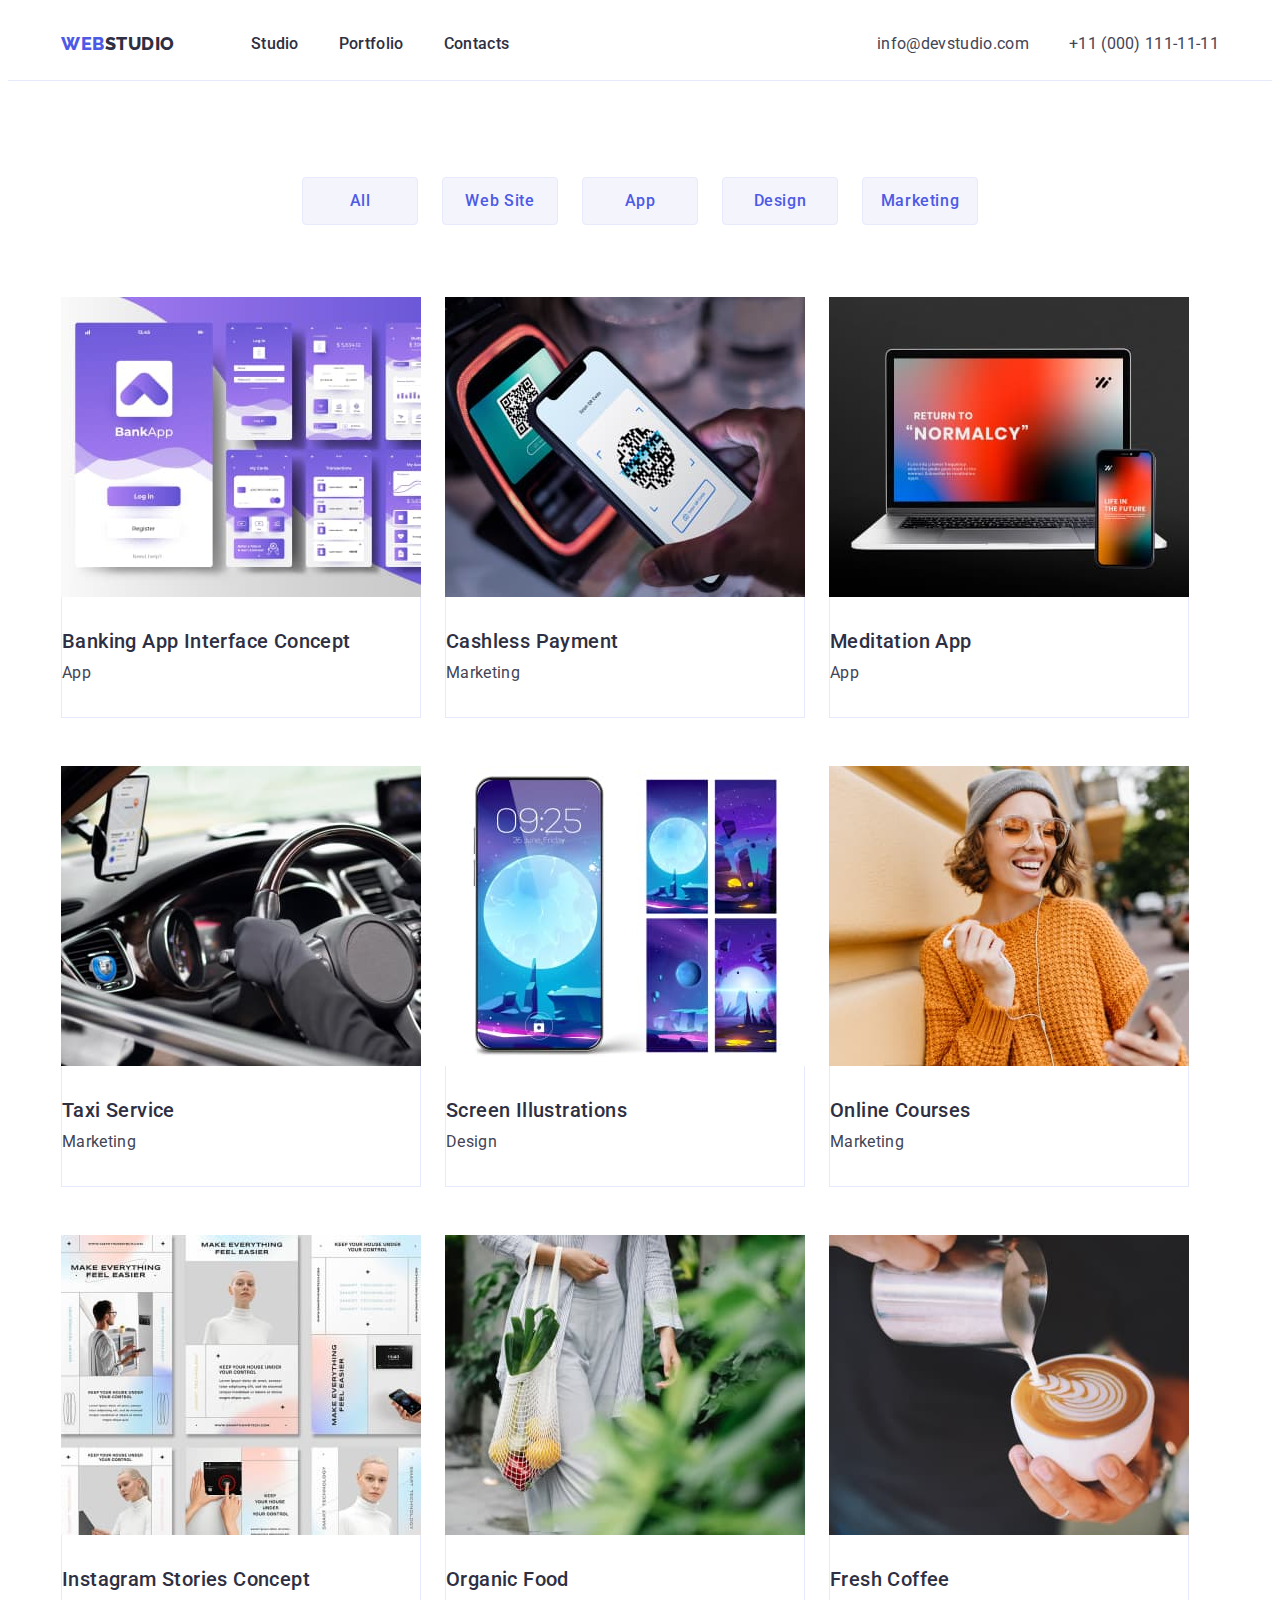
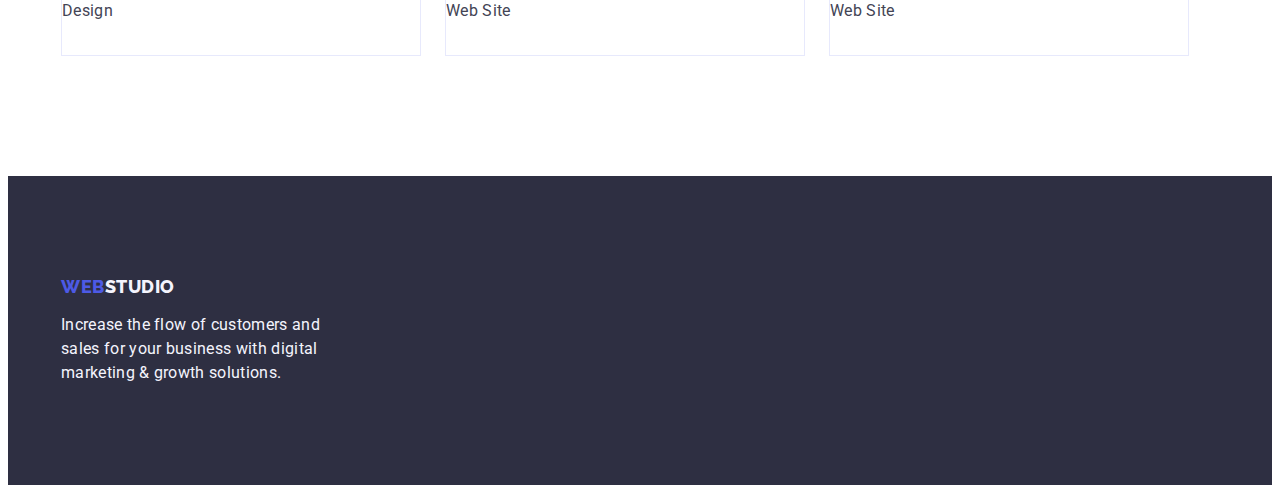
==== commit 582f73fc: "repost" ====
--- a/portfolio.html
+++ b/portfolio.html
@@ -41,7 +41,7 @@
         </nav>
         <address class="header-address">
           <ul class="header-address-list list">
-            <li class="header-address-item">
+            <li class="header-item">
               <a
                 class="header-address-link link"
                 href="mailto:info@devstudio.com"
@@ -146,7 +146,9 @@
               <a class="main-navigation-link link" href="">
                 <img src="./images/prt7.jpg" alt="prt7" />
                 <div class="main-text-container">
-                  <h2 class="main-navigation-title">Instagram Stories Concept</h2>
+                  <h2 class="main-navigation-title">
+                    Instagram Stories Concept
+                  </h2>
                   <p class="main-navigation-text">Design</p>
                 </div>
               </a>
@@ -154,7 +156,7 @@
             <li class="main-navigation-item">
               <a class="main-navigation-link link" href="">
                 <img src="./images/prt8.jpg" alt="prt8" />
-                <div class="main-text-container"> 
+                <div class="main-text-container">
                   <h2 class="main-navigation-title">Organic Food</h2>
                   <p class="main-navigation-text">Web Site</p>
                 </div>
--- a/css/styles.css
+++ b/css/styles.css
@@ -61,9 +61,11 @@
 
 .header-list {
   display: flex;
+  gap: 40px;
 }
 .header-item {
-  margin-right: 40px;
+  display: flex;
+  gap: 40px;
 }
 .header-link-logo {
   font-family: "Raleway", sans-serif;
@@ -75,7 +77,6 @@
   color: #4d5ae5;
   display: flex;
   margin-right: 76px;
-  margin-left: 156px;
 }
 .header-link-logo-second {
   font-family: "Raleway";
@@ -113,6 +114,7 @@
 }
 .header-address-list {
   display: flex;
+  gap: 40px;
 }
 .header-address-link:hover,
 .header-address-link:focus {
